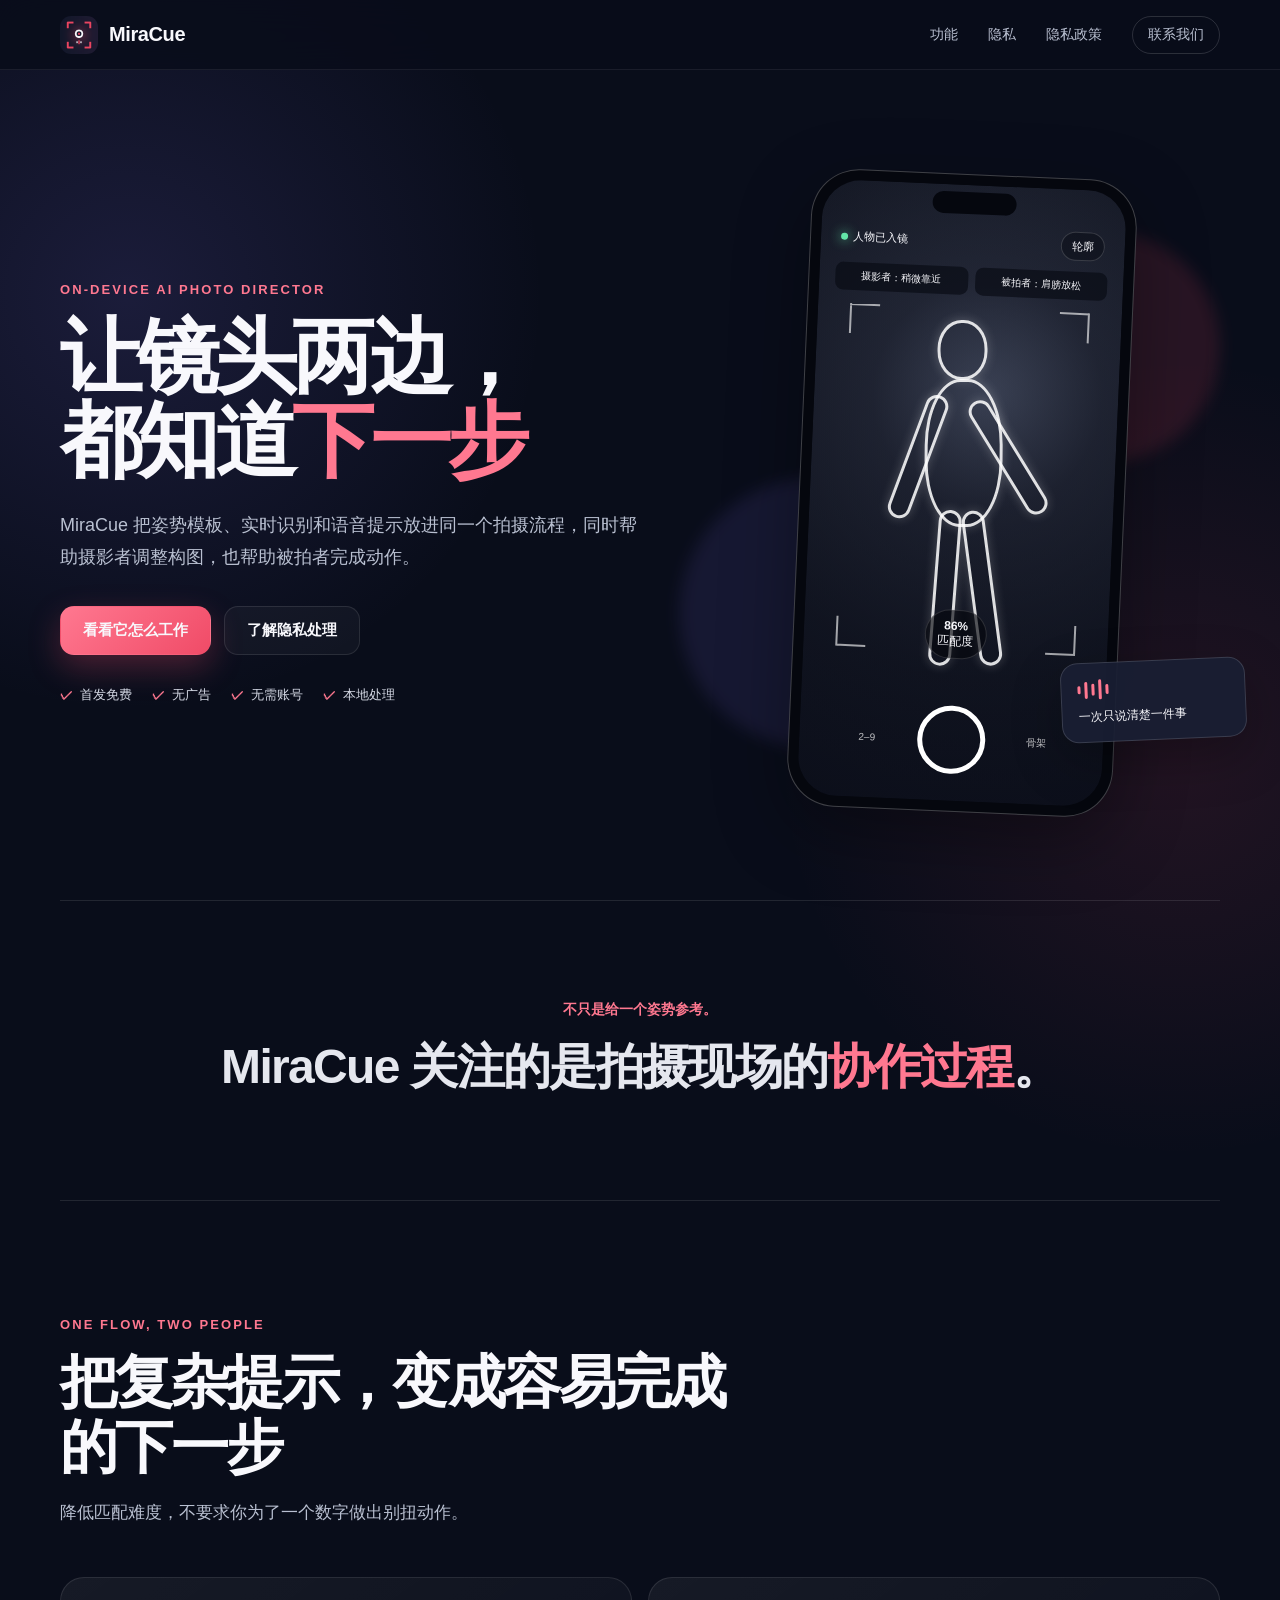
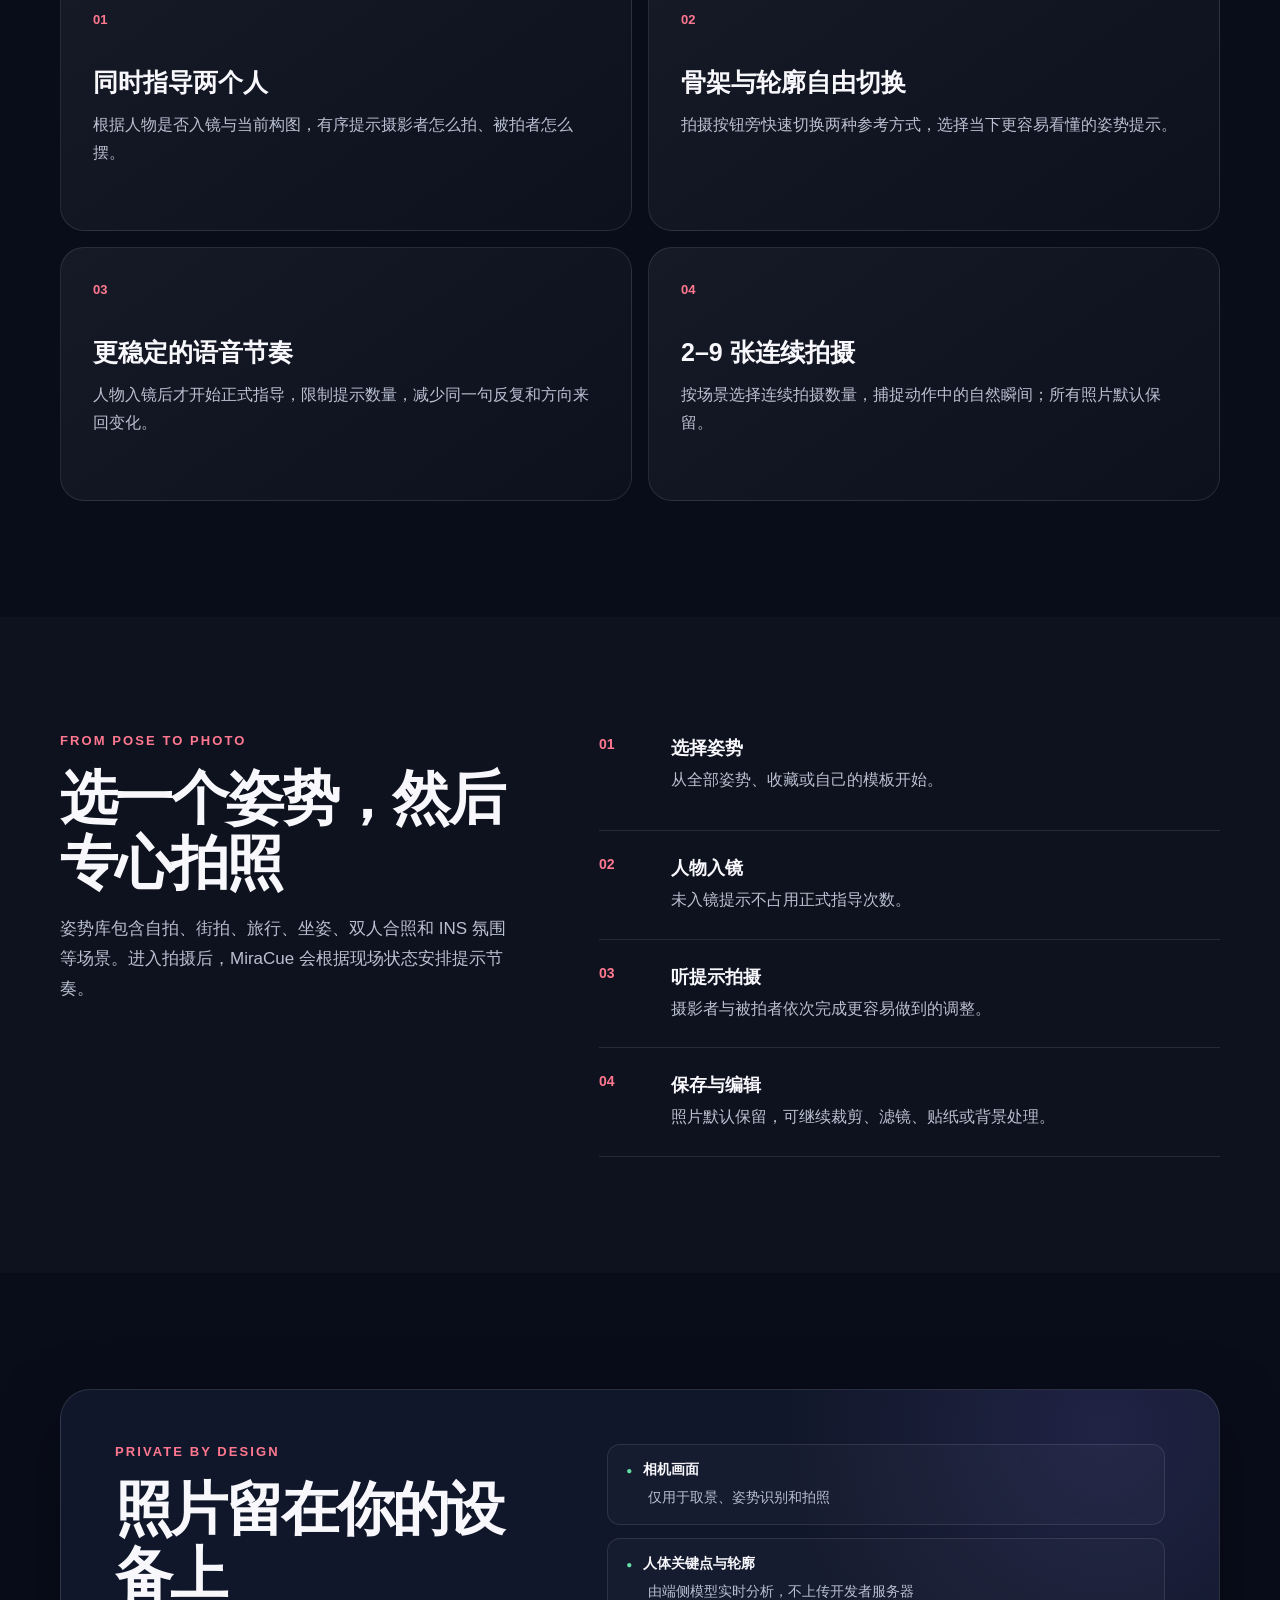
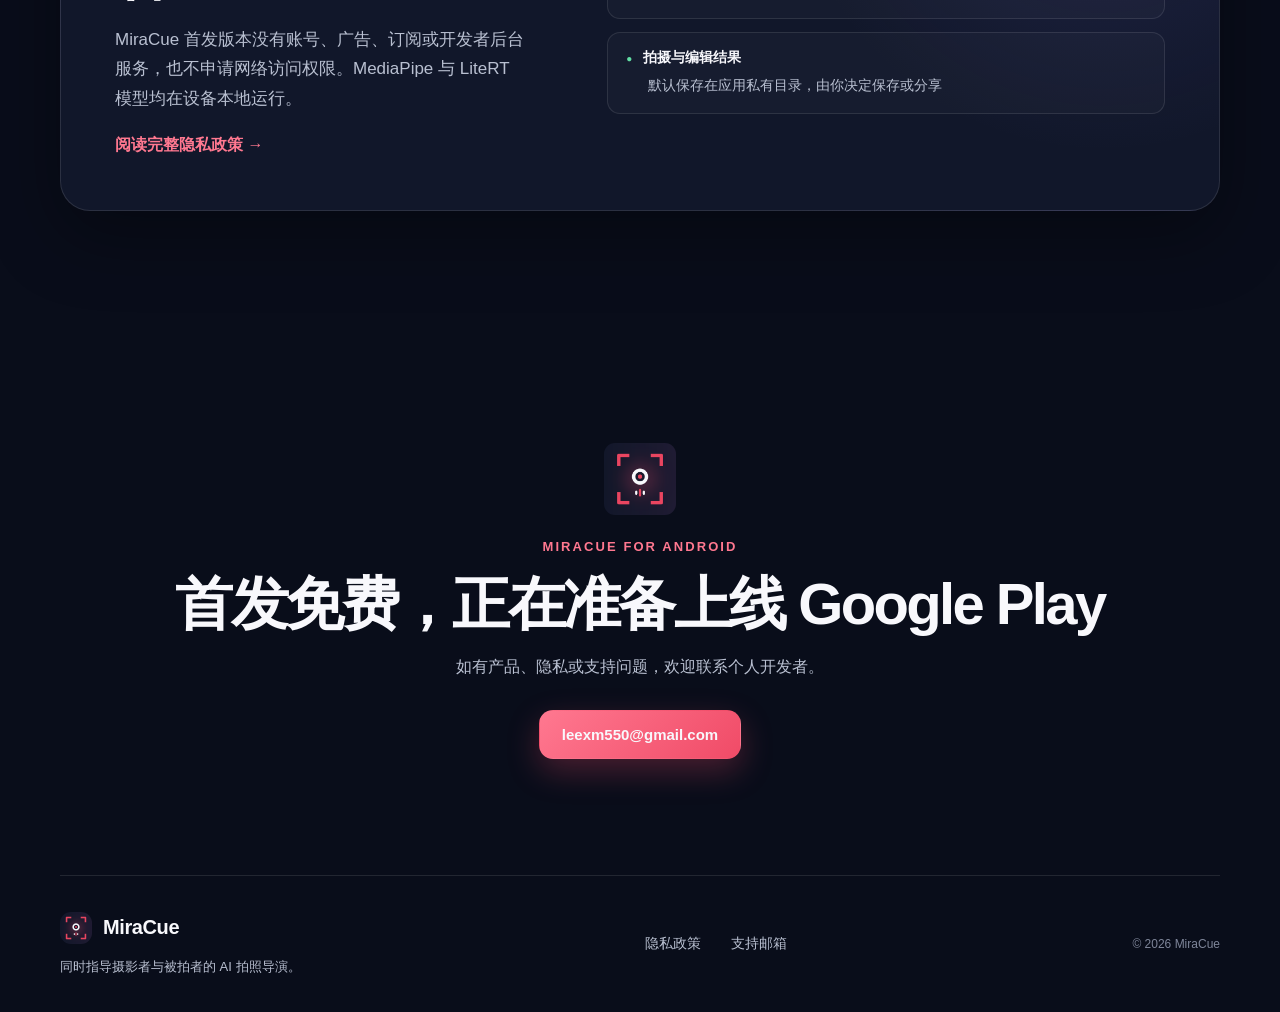
==== index.html @ ef902da7 "Publish MiraCue website" ====
<!doctype html>
<html lang="zh-CN">
  <head>
    <meta charset="utf-8" />
    <meta name="viewport" content="width=device-width, initial-scale=1" />
    <title>MiraCue｜让镜头两边，都知道下一步</title>
    <meta name="description" content="同时指导摄影者与被拍者的 Android AI 拍照导演。语音、骨架与轮廓引导，照片和姿态分析均在设备本地处理。" />
    <meta property="og:title" content="MiraCue｜让镜头两边，都知道下一步" />
    <meta property="og:description" content="同时帮助摄影者调整构图，也帮助被拍者完成动作。" />
    <meta property="og:image" content="https://leexm220.github.io/miracue-site/og.png" />
    <meta property="og:type" content="website" />
    <link rel="icon" href="./icon.png" />
    <link rel="stylesheet" href="./styles.css" />
  </head>
  <body>
    <header class="site-header">
      <a class="brand" href="./" aria-label="MiraCue 首页">
        <img src="./icon.png" width="38" height="38" alt="" />
        <span>MiraCue</span>
      </a>
      <nav aria-label="主要导航">
        <a href="#features">功能</a>
        <a href="#privacy">隐私</a>
        <a href="./privacy.html">隐私政策</a>
        <a class="nav-contact" href="mailto:leexm550@gmail.com">联系我们</a>
      </nav>
    </header>

    <main>
      <section class="hero shell" aria-labelledby="hero-title">
        <div class="hero-copy">
          <p class="eyebrow">ON-DEVICE AI PHOTO DIRECTOR</p>
          <h1 id="hero-title">让镜头两边，<br />都知道<span>下一步</span></h1>
          <p class="hero-lead">MiraCue 把姿势模板、实时识别和语音提示放进同一个拍摄流程，同时帮助摄影者调整构图，也帮助被拍者完成动作。</p>
          <div class="hero-actions">
            <a class="button button-primary" href="#features">看看它怎么工作</a>
            <a class="button button-secondary" href="./privacy.html">了解隐私处理</a>
          </div>
          <ul class="trust-list" aria-label="产品特点">
            <li>首发免费</li><li>无广告</li><li>无需账号</li><li>本地处理</li>
          </ul>
        </div>

        <div class="hero-visual" aria-label="MiraCue 拍摄引导界面示意">
          <div class="visual-glow visual-glow-coral"></div>
          <div class="visual-glow visual-glow-violet"></div>
          <div class="phone">
            <div class="phone-speaker"></div>
            <div class="camera-ui">
              <div class="camera-status"><span><i></i>人物已入镜</span><b>轮廓</b></div>
              <div class="role-guides"><span>摄影者：稍微靠近</span><span>被拍者：肩膀放松</span></div>
              <div class="pose-stage">
                <i class="frame-corner corner-tl"></i><i class="frame-corner corner-tr"></i>
                <i class="frame-corner corner-bl"></i><i class="frame-corner corner-br"></i>
                <div class="silhouette" aria-hidden="true">
                  <i class="silhouette-head"></i><i class="silhouette-body"></i>
                  <i class="silhouette-arm arm-left"></i><i class="silhouette-arm arm-right"></i>
                  <i class="silhouette-leg leg-left"></i><i class="silhouette-leg leg-right"></i>
                </div>
                <div class="match-score"><strong>86%</strong><span>匹配度</span></div>
              </div>
              <div class="camera-controls"><span>2–9</span><i class="shutter"></i><span>骨架</span></div>
            </div>
          </div>
          <div class="voice-card"><div class="voice-bars"><i></i><i></i><i></i><i></i><i></i></div><p>一次只说清楚一件事</p></div>
        </div>
      </section>

      <section class="manifesto shell">
        <p>不只是给一个姿势参考。</p>
        <h2>MiraCue 关注的是拍摄现场的<span>协作过程</span>。</h2>
      </section>

      <section class="features-section shell" id="features">
        <div class="section-heading">
          <p class="eyebrow">ONE FLOW, TWO PEOPLE</p>
          <h2>把复杂提示，变成容易完成的下一步</h2>
          <p>降低匹配难度，不要求你为了一个数字做出别扭动作。</p>
        </div>
        <div class="feature-grid">
          <article class="feature-card"><span>01</span><h3>同时指导两个人</h3><p>根据人物是否入镜与当前构图，有序提示摄影者怎么拍、被拍者怎么摆。</p></article>
          <article class="feature-card"><span>02</span><h3>骨架与轮廓自由切换</h3><p>拍摄按钮旁快速切换两种参考方式，选择当下更容易看懂的姿势提示。</p></article>
          <article class="feature-card"><span>03</span><h3>更稳定的语音节奏</h3><p>人物入镜后才开始正式指导，限制提示数量，减少同一句反复和方向来回变化。</p></article>
          <article class="feature-card"><span>04</span><h3>2–9 张连续拍摄</h3><p>按场景选择连续拍摄数量，捕捉动作中的自然瞬间；所有照片默认保留。</p></article>
        </div>
      </section>

      <section class="workflow-section">
        <div class="shell workflow-grid">
          <div class="workflow-copy">
            <p class="eyebrow">FROM POSE TO PHOTO</p>
            <h2>选一个姿势，然后专心拍照</h2>
            <p>姿势库包含自拍、街拍、旅行、坐姿、双人合照和 INS 氛围等场景。进入拍摄后，MiraCue 会根据现场状态安排提示节奏。</p>
          </div>
          <ol class="workflow-list">
            <li><span>01</span><div><strong>选择姿势</strong><p>从全部姿势、收藏或自己的模板开始。</p></div></li>
            <li><span>02</span><div><strong>人物入镜</strong><p>未入镜提示不占用正式指导次数。</p></div></li>
            <li><span>03</span><div><strong>听提示拍摄</strong><p>摄影者与被拍者依次完成更容易做到的调整。</p></div></li>
            <li><span>04</span><div><strong>保存与编辑</strong><p>照片默认保留，可继续裁剪、滤镜、贴纸或背景处理。</p></div></li>
          </ol>
        </div>
      </section>

      <section class="privacy-section shell" id="privacy">
        <div class="privacy-card">
          <div class="privacy-copy">
            <p class="eyebrow">PRIVATE BY DESIGN</p>
            <h2>照片留在你的设备上</h2>
            <p>MiraCue 首发版本没有账号、广告、订阅或开发者后台服务，也不申请网络访问权限。MediaPipe 与 LiteRT 模型均在设备本地运行。</p>
            <a class="text-link" href="./privacy.html">阅读完整隐私政策 →</a>
          </div>
          <dl class="privacy-list">
            <div><dt>相机画面</dt><dd>仅用于取景、姿势识别和拍照</dd></div>
            <div><dt>人体关键点与轮廓</dt><dd>由端侧模型实时分析，不上传开发者服务器</dd></div>
            <div><dt>拍摄与编辑结果</dt><dd>默认保存在应用私有目录，由你决定保存或分享</dd></div>
          </dl>
        </div>
      </section>

      <section class="closing shell">
        <img src="./icon.png" width="72" height="72" alt="" />
        <p class="eyebrow">MIRACUE FOR ANDROID</p>
        <h2>首发免费，正在准备上线 Google Play</h2>
        <p>如有产品、隐私或支持问题，欢迎联系个人开发者。</p>
        <a class="button button-primary" href="mailto:leexm550@gmail.com">leexm550@gmail.com</a>
      </section>
    </main>

    <footer class="site-footer shell">
      <div><a class="brand" href="./"><img src="./icon.png" width="32" height="32" alt="" /><span>MiraCue</span></a><p>同时指导摄影者与被拍者的 AI 拍照导演。</p></div>
      <div class="footer-links"><a href="./privacy.html">隐私政策</a><a href="mailto:leexm550@gmail.com">支持邮箱</a></div>
      <p class="copyright">© 2026 MiraCue</p>
    </footer>
  </body>
</html>
---- styles.css ----
:root{--ink:#f8f8fc;--muted:#b9c0d1;--night:#090d1a;--soft:#11172a;--line:rgba(255,255,255,.1);--coral:#f04b67;--coral-light:#ff7890;--violet:#7568da;--shadow:0 24px 70px rgba(0,0,0,.34)}
*{box-sizing:border-box}html{scroll-behavior:smooth}body{margin:0;color:var(--ink);background:radial-gradient(circle at 10% 7%,rgba(117,104,218,.17),transparent 26rem),radial-gradient(circle at 92% 18%,rgba(240,75,103,.11),transparent 25rem),var(--night);font-family:Arial,"PingFang SC","Microsoft YaHei",sans-serif;-webkit-font-smoothing:antialiased}a{color:inherit;text-decoration:none}.shell{width:min(1160px,calc(100% - 48px));margin:0 auto}
.site-header{position:sticky;z-index:50;top:0;width:100%;min-height:70px;margin:0;padding:0 max(24px,calc((100vw - 1160px)/2));display:flex;align-items:center;justify-content:space-between;gap:28px;border-bottom:1px solid rgba(255,255,255,.07);background:rgba(9,13,26,.82);backdrop-filter:blur(18px)}.brand{display:inline-flex;align-items:center;gap:11px;font-size:20px;font-weight:800;letter-spacing:-.02em}.brand img,.closing img{border-radius:11px}.site-header nav,.footer-links{display:flex;align-items:center;gap:30px}.site-header nav a,.footer-links a{color:var(--muted);font-size:14px}.site-header nav a:hover,.footer-links a:hover,.text-link:hover,.back-link:hover{color:#fff}.nav-contact{padding:9px 15px;border:1px solid rgba(255,255,255,.14);border-radius:999px}
.hero{min-height:calc(100svh - 70px);padding:80px 0 64px;display:grid;grid-template-columns:minmax(0,1.06fr) minmax(360px,.94fr);align-items:center;gap:62px}.eyebrow{margin:0 0 18px;color:var(--coral-light);font-size:13px;font-weight:800;letter-spacing:.16em;text-transform:uppercase}.hero h1{max-width:680px;margin:0;font-size:clamp(46px,6.4vw,82px);line-height:1.03;letter-spacing:-.055em}.hero h1 span{color:var(--coral-light)}.hero-lead{max-width:620px;margin:25px 0 0;color:var(--muted);font-size:18px;line-height:1.82}.hero-actions{display:flex;flex-wrap:wrap;gap:13px;margin-top:32px}.button{min-height:49px;padding:0 22px;display:inline-flex;align-items:center;justify-content:center;border:1px solid var(--line);border-radius:14px;font-size:15px;font-weight:750;transition:transform .18s ease}.button:hover{transform:translateY(-2px)}.button-primary{border-color:transparent;background:linear-gradient(135deg,var(--coral-light),var(--coral));box-shadow:0 12px 32px rgba(240,75,103,.28)}.button-secondary{background:rgba(255,255,255,.035)}.trust-list{margin:31px 0 0;padding:0;display:flex;flex-wrap:wrap;gap:10px 20px;list-style:none;color:#d6dae6;font-size:13px}.trust-list li:before{content:"✓";margin-right:7px;color:var(--coral-light);font-weight:900}
.hero-visual{position:relative;min-height:650px;display:grid;place-items:center}.visual-glow{position:absolute;border-radius:50%;filter:blur(8px);opacity:.75}.visual-glow-coral{width:230px;height:230px;right:0;top:64px;background:rgba(240,75,103,.18)}.visual-glow-violet{width:270px;height:270px;left:-25px;bottom:70px;background:rgba(117,104,218,.17)}.phone{position:relative;z-index:3;width:326px;height:638px;padding:10px;overflow:hidden;border:1px solid rgba(255,255,255,.23);border-radius:48px;background:#05070e;box-shadow:var(--shadow);transform:rotate(2.5deg)}.phone-speaker{position:absolute;z-index:8;width:84px;height:22px;left:50%;top:17px;border-radius:999px;background:#05070e;transform:translateX(-50%)}.camera-ui{position:relative;width:100%;height:100%;overflow:hidden;border-radius:39px;background:linear-gradient(rgba(11,14,26,.25),rgba(11,14,26,.65)),radial-gradient(circle at 57% 34%,#576077 0,#2b3040 26%,#161a26 64%,#0d101b 100%)}.camera-status{position:absolute;z-index:4;top:42px;left:20px;right:20px;display:flex;align-items:center;justify-content:space-between;font-size:11px}.camera-status i{display:inline-block;width:7px;height:7px;margin-right:5px;border-radius:50%;background:#63e6a7;box-shadow:0 0 12px #63e6a7}.camera-status b{padding:6px 10px;border:1px solid rgba(255,255,255,.16);border-radius:999px;background:rgba(5,7,14,.38);font-weight:400}.role-guides{position:absolute;z-index:5;top:82px;left:16px;right:16px;display:grid;grid-template-columns:1fr 1fr;gap:7px}.role-guides span{padding:7px 8px;border-radius:8px;background:rgba(8,11,20,.68);font-size:10px;text-align:center}.pose-stage{position:absolute;inset:123px 32px 150px}.frame-corner{position:absolute;width:30px;height:30px;border-color:rgba(255,255,255,.62);border-style:solid}.corner-tl{top:0;left:0;border-width:2px 0 0 2px}.corner-tr{top:0;right:0;border-width:2px 2px 0 0}.corner-bl{bottom:0;left:0;border-width:0 0 2px 2px}.corner-br{right:0;bottom:0;border-width:0 2px 2px 0}.silhouette{position:absolute;width:134px;height:330px;left:50%;top:12px;transform:translateX(-50%) rotate(-2deg)}.silhouette i{position:absolute;display:block;border:3px solid rgba(255,255,255,.86);box-shadow:0 0 11px rgba(255,255,255,.22)}.silhouette-head{width:50px;height:60px;left:41px;top:0;border-radius:48%}.silhouette-body{width:78px;height:148px;left:29px;top:59px;border-radius:45%}.silhouette-arm,.silhouette-leg{width:23px;border-radius:999px}.silhouette-arm{height:130px;top:72px}.arm-left{left:11px;transform:rotate(20deg)}.arm-right{right:10px;transform:rotate(-32deg)}.silhouette-leg{height:156px;top:190px}.leg-left{left:39px;transform:rotate(4deg)}.leg-right{right:35px;transform:rotate(-8deg)}.match-score{position:absolute;z-index:6;left:50%;bottom:-8px;padding:8px 12px;border:1px solid rgba(255,255,255,.14);border-radius:999px;background:rgba(5,7,14,.64);font-size:12px;text-align:center;transform:translateX(-50%)}.match-score strong,.match-score span{display:block}.camera-controls{position:absolute;z-index:5;left:21px;right:21px;bottom:27px;display:grid;grid-template-columns:1fr 76px 1fr;align-items:center;text-align:center;color:rgba(255,255,255,.75);font-size:10px}.shutter{width:68px;height:68px;margin:auto;border:5px solid #fff;border-radius:50%}.voice-card{position:absolute;z-index:7;right:-26px;bottom:78px;width:185px;padding:16px;border:1px solid rgba(255,255,255,.14);border-radius:17px;background:rgba(25,31,52,.92);box-shadow:0 18px 50px rgba(0,0,0,.26);transform:rotate(-2.5deg)}.voice-card p{margin:9px 0 0;font-size:12px}.voice-bars{height:20px;display:flex;align-items:center;gap:4px}.voice-bars i{width:3px;border-radius:4px;background:var(--coral-light);animation:pulse 1.1s ease-in-out infinite alternate}.voice-bars i:nth-child(1){height:8px}.voice-bars i:nth-child(2){height:17px}.voice-bars i:nth-child(3){height:12px}.voice-bars i:nth-child(4){height:20px}.voice-bars i:nth-child(5){height:10px}@keyframes pulse{to{transform:scaleY(.45);opacity:.55}}
.manifesto{padding:100px 0;border-top:1px solid var(--line);border-bottom:1px solid var(--line);text-align:center}.manifesto>p{margin:0 0 16px;color:var(--coral-light);font-size:14px;font-weight:800}.manifesto h2{max-width:860px;margin:auto;color:#e5e7ee;font-size:clamp(28px,4vw,48px);line-height:1.35;letter-spacing:-.035em}.manifesto h2 span{color:var(--coral-light)}.features-section,.workflow-section,.privacy-section{padding:116px 0}.section-heading{max-width:720px;margin-bottom:50px}.section-heading h2,.workflow-copy h2,.privacy-copy h2,.closing h2,.policy-hero h1{margin:0;font-size:clamp(35px,5vw,58px);line-height:1.12;letter-spacing:-.045em}.section-heading>p:not(.eyebrow),.workflow-copy>p:not(.eyebrow),.privacy-copy>p:not(.eyebrow){margin:18px 0 0;color:var(--muted);font-size:17px;line-height:1.75}.feature-grid{display:grid;grid-template-columns:repeat(2,1fr);gap:16px}.feature-card{min-height:254px;padding:32px;border:1px solid var(--line);border-radius:24px;background:linear-gradient(145deg,rgba(255,255,255,.055),rgba(255,255,255,.018))}.feature-card>span{color:var(--coral-light);font-size:13px;font-weight:800}.feature-card h3{margin:38px 0 12px;font-size:25px}.feature-card p{margin:0;color:var(--muted);line-height:1.72}.workflow-section{background:rgba(255,255,255,.018)}.workflow-grid,.privacy-card{display:grid;grid-template-columns:.85fr 1.15fr;gap:80px;align-items:start}.workflow-list{margin:0;padding:0;list-style:none}.workflow-list li{position:relative;min-height:98px;padding:3px 0 25px 72px;border-bottom:1px solid var(--line)}.workflow-list li+li{padding-top:25px}.workflow-list li>span{position:absolute;left:0;top:3px;color:var(--coral-light);font-size:14px;font-weight:850}.workflow-list li+li>span{top:25px}.workflow-list strong{display:block;margin-bottom:7px;font-size:18px}.workflow-list li p{margin:0;color:var(--muted);line-height:1.65}.privacy-card{padding:54px;border:1px solid rgba(255,255,255,.11);border-radius:30px;background:radial-gradient(circle at 90% 10%,rgba(117,104,218,.15),transparent 20rem),var(--soft);box-shadow:var(--shadow)}.text-link{display:inline-block;margin-top:21px;color:var(--coral-light);font-weight:800}.privacy-list{margin:0;padding:0;display:grid;gap:13px}.privacy-list>div{padding:16px 18px;border:1px solid var(--line);border-radius:13px;background:rgba(255,255,255,.025)}.privacy-list dt{font-size:14px;font-weight:800}.privacy-list dt:before{content:"●";margin-right:11px;color:#62dfa5;font-size:10px}.privacy-list dd{margin:7px 0 0 22px;color:var(--muted);font-size:14px;line-height:1.6}.closing{padding:116px 24px;text-align:center}.closing .eyebrow{margin-top:20px}.closing p:not(.eyebrow){margin:20px auto 32px;color:var(--muted)}.site-footer{padding:36px 0;display:flex;align-items:center;justify-content:space-between;gap:30px;border-top:1px solid var(--line)}.site-footer>div:first-child>p{margin:10px 0 0;color:var(--muted);font-size:13px}.copyright{color:#7e8599;font-size:12px}
.policy-page{min-height:100vh}.policy-header{position:relative}.back-link{color:var(--muted);font-size:14px}.policy-shell{width:min(850px,calc(100% - 48px));margin:0 auto}.policy-hero{padding:100px 0 45px;border-bottom:1px solid var(--line)}.policy-hero p:not(.eyebrow){margin:10px 0 0;color:var(--muted)}.policy-intro{margin:22px 0 0;color:var(--muted);font-size:17px;line-height:1.75}.policy-content{padding:30px 0 100px}.policy-content section{padding:30px 0;border-bottom:1px solid var(--line)}.policy-content h2{margin:0 0 13px;font-size:22px}.policy-content p,.policy-content li{color:var(--muted);line-height:1.82}.policy-content p{margin:0}.policy-content section p+p{margin-top:12px}.policy-content ul{margin:12px 0;padding-left:20px}.policy-contact a{color:var(--coral-light);font-weight:750}
@media(max-width:960px){.site-header nav a:not(.nav-contact){display:none}.hero{grid-template-columns:1fr;padding-top:70px;text-align:center}.hero-copy,.hero-lead{margin-left:auto;margin-right:auto}.hero-actions,.trust-list{justify-content:center}.hero-visual{min-height:700px}.workflow-grid,.privacy-card{grid-template-columns:1fr;gap:42px}}
@media(max-width:700px){.shell,.policy-shell{width:min(100% - 32px,1160px)}.site-header{min-height:62px;padding:0 16px}.brand{font-size:18px}.nav-contact{padding:8px 12px}.hero{min-height:auto;padding:64px 0 25px;gap:30px}.hero h1{font-size:clamp(43px,14vw,62px)}.hero-lead{font-size:16px}.button{width:100%}.trust-list{display:grid;grid-template-columns:1fr 1fr;text-align:left}.hero-visual{min-height:600px;transform:scale(.9);margin:-28px 0}.voice-card{right:0}.manifesto,.features-section,.workflow-section,.privacy-section,.closing{padding-top:78px;padding-bottom:78px}.feature-grid{grid-template-columns:1fr}.feature-card{min-height:auto;padding:25px}.privacy-card{padding:30px 23px;border-radius:23px}.site-footer{align-items:flex-start;flex-direction:column}.footer-links{flex-wrap:wrap;gap:16px 22px}.policy-hero{padding-top:70px}}
@media(prefers-reduced-motion:reduce){html{scroll-behavior:auto}*,*:before,*:after{animation-duration:.01ms!important;animation-iteration-count:1!important;transition-duration:.01ms!important}}
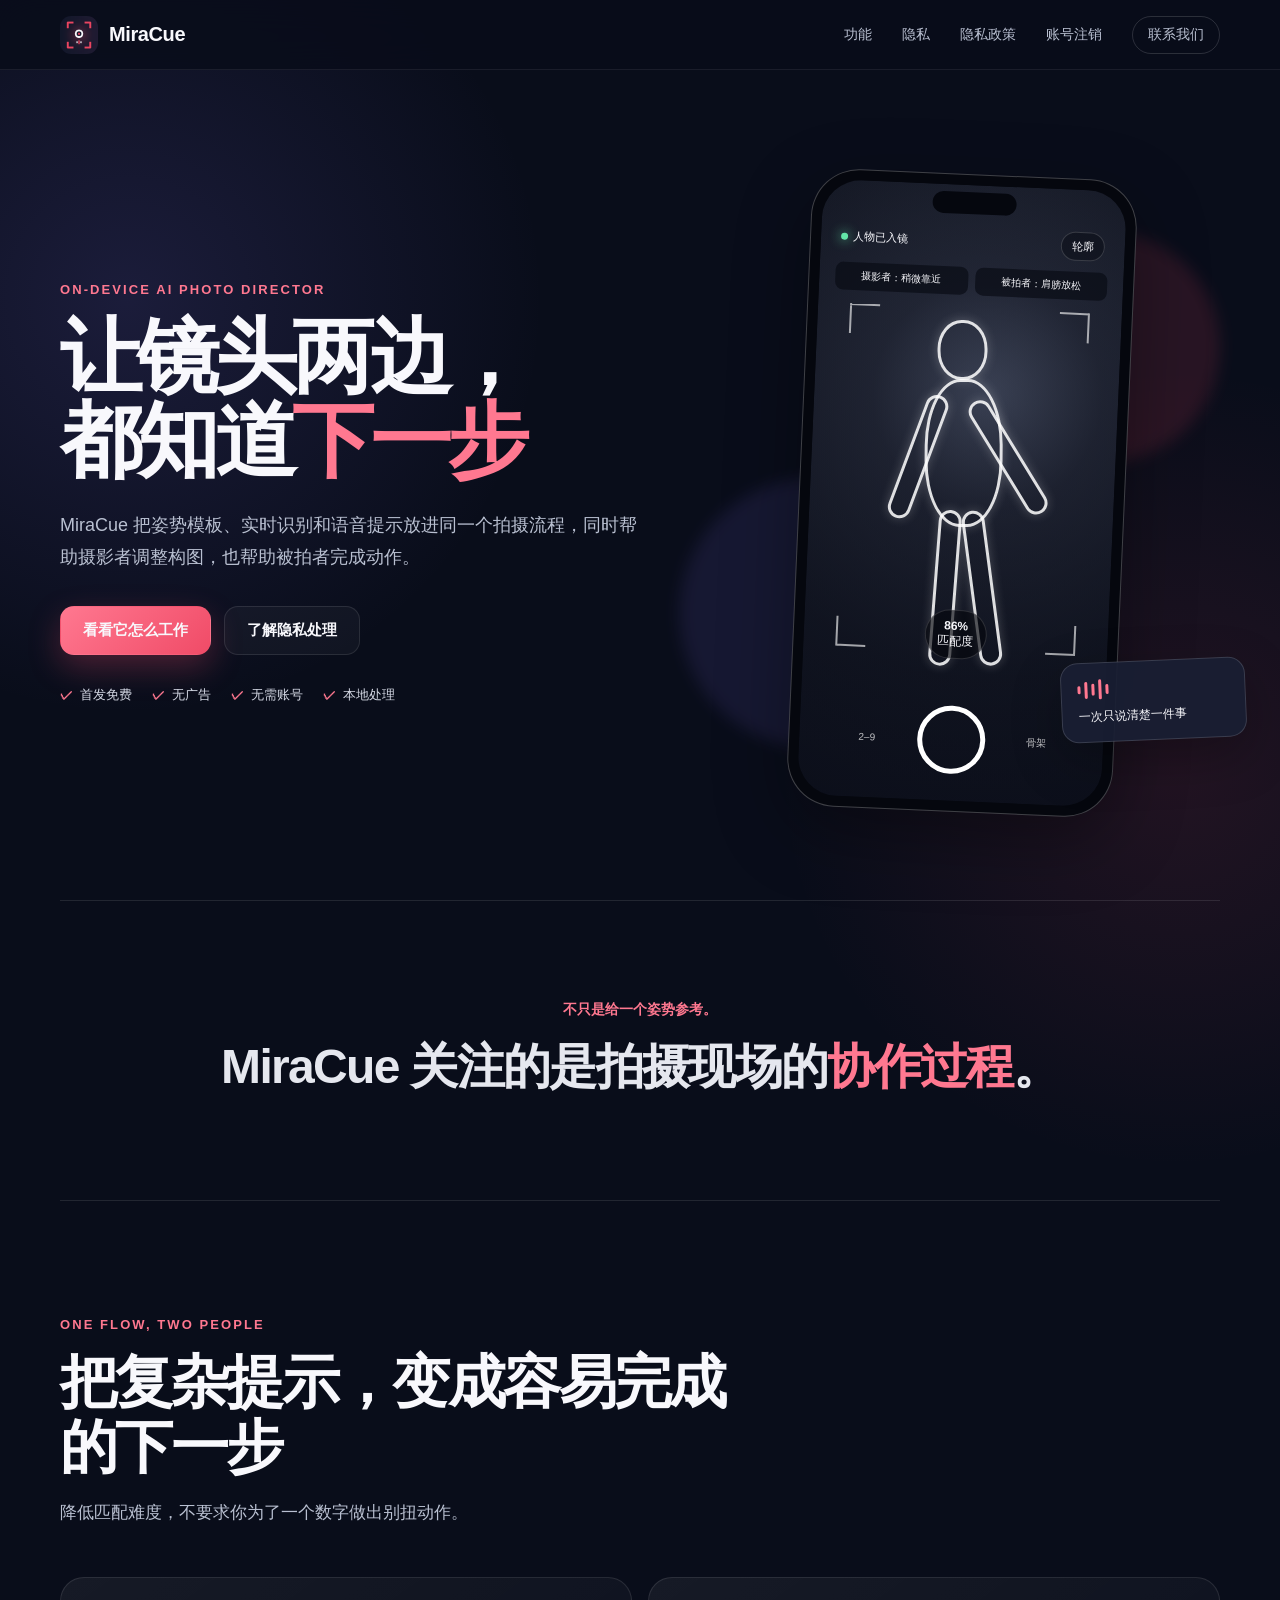
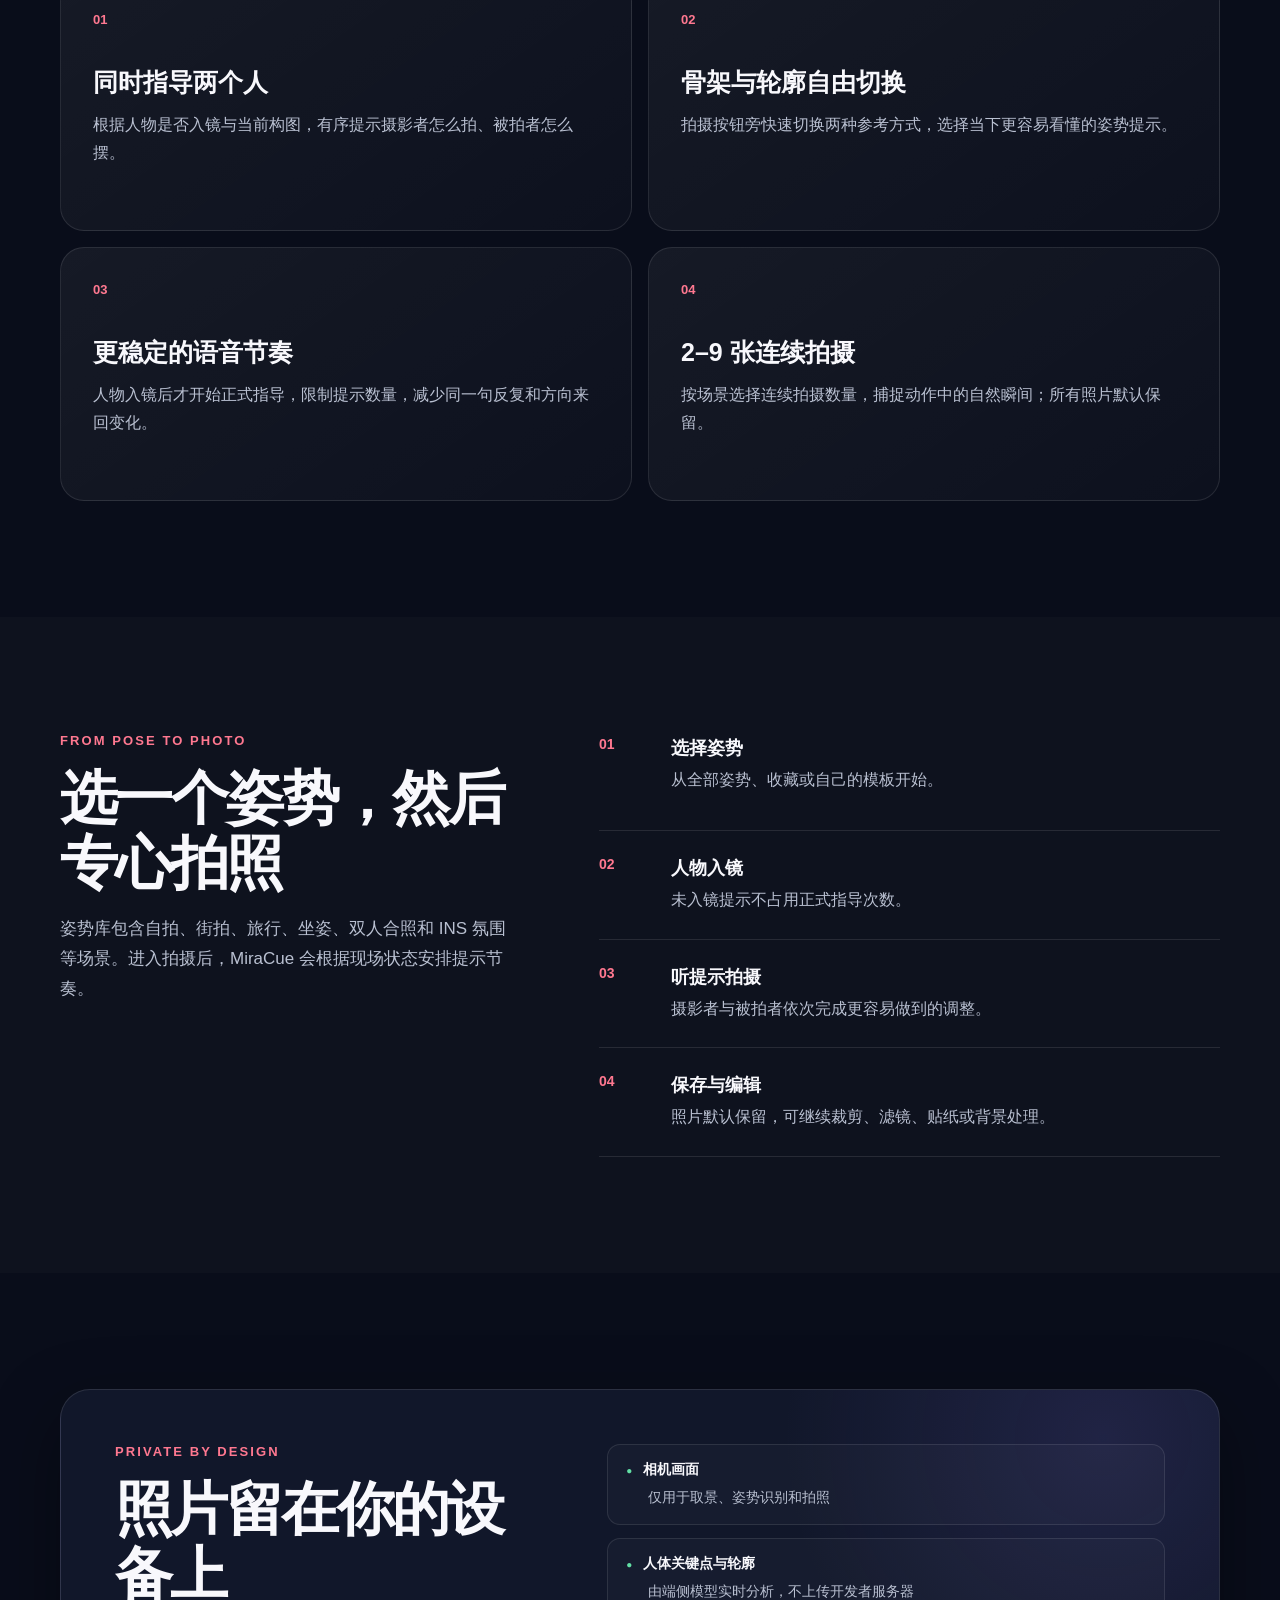
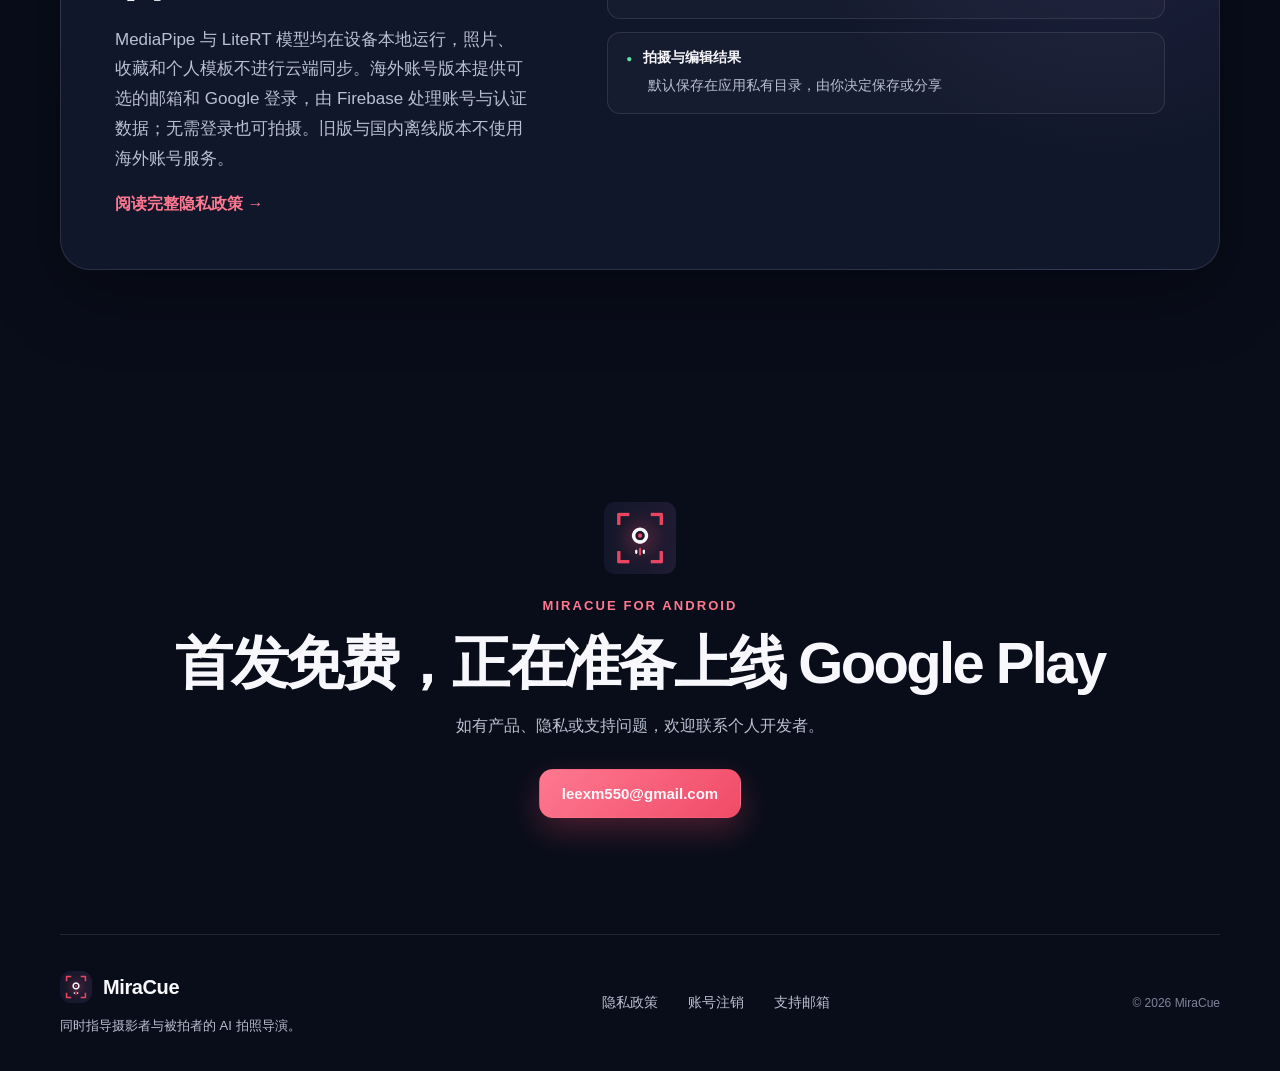
==== commit 2a0d1329: "Publish optional account privacy notice and account deletion request page" ====
--- a/index.html
+++ b/index.html
@@ -1,6 +1,7 @@
 <!doctype html>
 <html lang="zh-CN">
   <head>
+    <meta name="google-site-verification" content="ThjSZe44fZRHUbdJ4_C7mux1z_zMEKdlXAdRbtYBwYU" />
     <meta charset="utf-8" />
     <meta name="viewport" content="width=device-width, initial-scale=1" />
     <title>MiraCue｜让镜头两边，都知道下一步</title>
@@ -22,6 +23,7 @@
         <a href="#features">功能</a>
         <a href="#privacy">隐私</a>
         <a href="./privacy.html">隐私政策</a>
+        <a href="./account-deletion.html">账号注销</a>
         <a class="nav-contact" href="mailto:leexm550@gmail.com">联系我们</a>
       </nav>
     </header>
@@ -106,7 +108,7 @@
           <div class="privacy-copy">
             <p class="eyebrow">PRIVATE BY DESIGN</p>
             <h2>照片留在你的设备上</h2>
-            <p>MiraCue 首发版本没有账号、广告、订阅或开发者后台服务，也不申请网络访问权限。MediaPipe 与 LiteRT 模型均在设备本地运行。</p>
+            <p>MediaPipe 与 LiteRT 模型均在设备本地运行，照片、收藏和个人模板不进行云端同步。海外账号版本提供可选的邮箱和 Google 登录，由 Firebase 处理账号与认证数据；无需登录也可拍摄。旧版与国内离线版本不使用海外账号服务。</p>
             <a class="text-link" href="./privacy.html">阅读完整隐私政策 →</a>
           </div>
           <dl class="privacy-list">
@@ -128,7 +130,7 @@
 
     <footer class="site-footer shell">
       <div><a class="brand" href="./"><img src="./icon.png" width="32" height="32" alt="" /><span>MiraCue</span></a><p>同时指导摄影者与被拍者的 AI 拍照导演。</p></div>
-      <div class="footer-links"><a href="./privacy.html">隐私政策</a><a href="mailto:leexm550@gmail.com">支持邮箱</a></div>
+      <div class="footer-links"><a href="./privacy.html">隐私政策</a><a href="./account-deletion.html">账号注销</a><a href="mailto:leexm550@gmail.com">支持邮箱</a></div>
       <p class="copyright">© 2026 MiraCue</p>
     </footer>
   </body>
